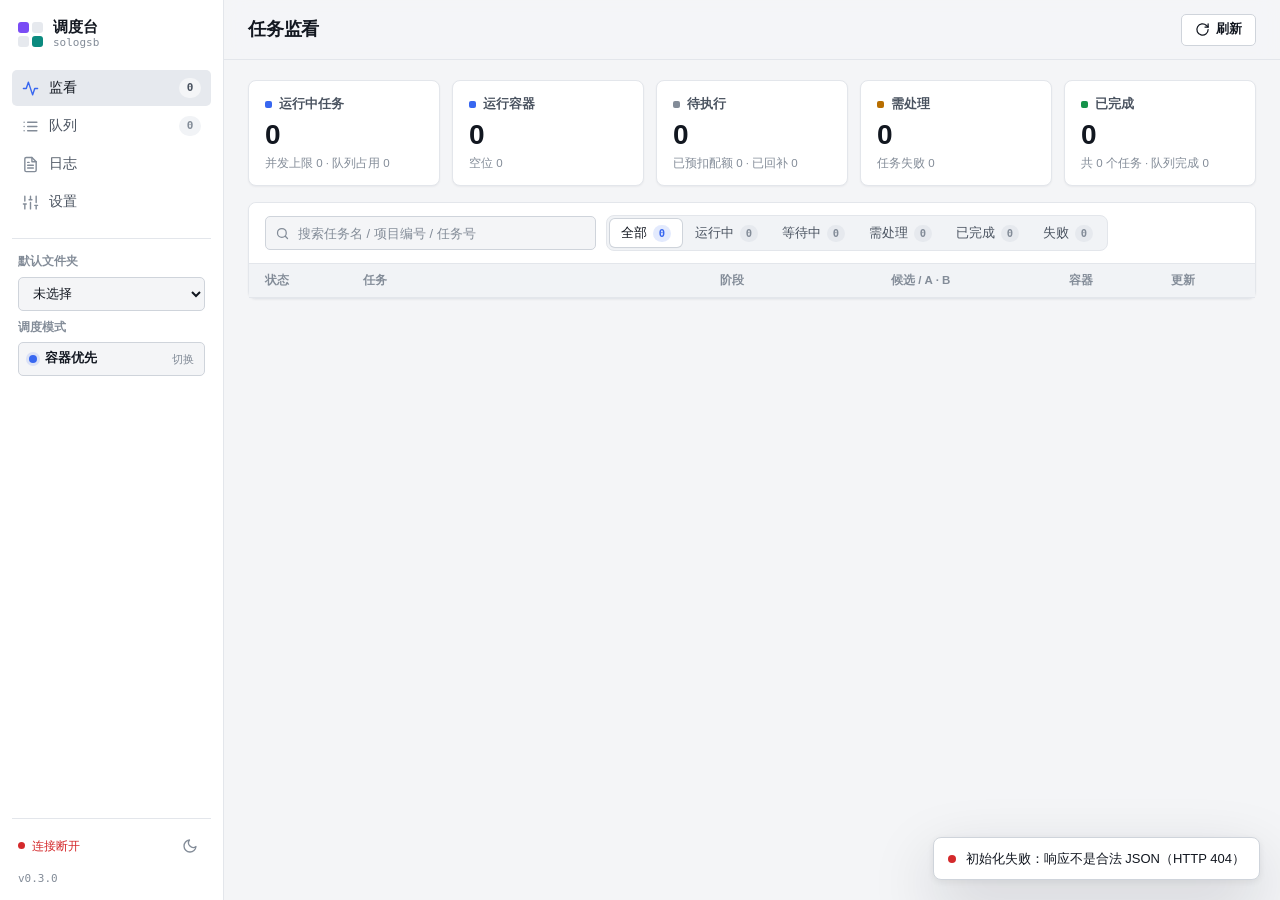
==== static/index.html @ f9b0cced "Release v0.3.0 Add queue auto-refill controls, startup preview, guard policies, health watchdog, and" ====
<!doctype html>
<html lang="zh-CN">
<head>
  <meta charset="utf-8">
  <meta name="viewport" content="width=device-width, initial-scale=1">
  <meta name="color-scheme" content="light dark">
  <title>任务监看 · sologsb 调度台</title>
  <script>try{document.documentElement.dataset.theme=localStorage.getItem("sologsb-theme-v3")||(matchMedia("(prefers-color-scheme: light)").matches?"light":"dark")}catch(e){}</script>
  <link rel="stylesheet" href="/static/app.css?v=0.3.0">
</head>
<body>
<div class="shell">
  <aside class="rail">
    <a class="brand" href="/">
      <span class="brand-mark" aria-hidden="true"><i></i><i></i><i></i><i></i></span>
      <span class="brand-text"><b>调度台</b><small>sologsb</small></span>
    </a>
    <nav class="nav">
      <a href="/" class="active" aria-current="page"><svg viewBox="0 0 24 24" fill="none" stroke="currentColor" stroke-width="2" stroke-linecap="round" stroke-linejoin="round" aria-hidden="true"><path d="M22 12h-4l-3 9L9 3l-3 9H2"/></svg>监看<span class="count" id="navTasks">0</span></a>
      <a href="/tasks"><svg viewBox="0 0 24 24" fill="none" stroke="currentColor" stroke-width="2" stroke-linecap="round" stroke-linejoin="round" aria-hidden="true"><path d="M8 6h13M8 12h13M8 18h13M3 6h.01M3 12h.01M3 18h.01"/></svg>队列<span class="count" id="navQueue">0</span></a>
      <a href="/logs"><svg viewBox="0 0 24 24" fill="none" stroke="currentColor" stroke-width="2" stroke-linecap="round" stroke-linejoin="round" aria-hidden="true"><path d="M14 2H6a2 2 0 0 0-2 2v16a2 2 0 0 0 2 2h12a2 2 0 0 0 2-2V8z"/><path d="M14 2v6h6M16 13H8M16 17H8M10 9H8"/></svg>日志</a>
      <a href="/settings"><svg viewBox="0 0 24 24" fill="none" stroke="currentColor" stroke-width="2" stroke-linecap="round" stroke-linejoin="round" aria-hidden="true"><path d="M4 21v-7M4 10V3M12 21v-9M12 8V3M20 21v-5M20 12V3M2 14h4M10 8h4M18 16h4"/></svg>设置</a>
    </nav>
    <div class="rail-group">
      <label class="rail-label" for="folderSelect">默认文件夹</label>
      <select class="input" id="folderSelect"></select>
      <div class="rail-path" id="folderPath"></div>
      <span class="rail-label">调度模式</span>
      <button class="mode-toggle" id="modeBadge" type="button" data-mode="containers"><span class="dot"></span>容器优先</button>
    </div>
    <div class="rail-foot">
      <div class="rail-foot-row">
        <div class="sync" id="sync"><span class="dot"></span><span id="syncText">连接中</span></div>
        <button class="icon-btn" id="themeBtn" type="button" title="切换明暗主题" aria-label="切换明暗主题">
          <svg class="theme-light" viewBox="0 0 24 24" fill="none" stroke="currentColor" stroke-width="2" stroke-linecap="round" aria-hidden="true"><circle cx="12" cy="12" r="4"/><path d="M12 2v2M12 20v2M4.93 4.93l1.41 1.41M17.66 17.66l1.41 1.41M2 12h2M20 12h2M6.34 17.66l-1.41 1.41M19.07 4.93l-1.41 1.41"/></svg>
          <svg class="theme-dark" viewBox="0 0 24 24" fill="none" stroke="currentColor" stroke-width="2" stroke-linecap="round" stroke-linejoin="round" aria-hidden="true"><path d="M21 12.79A9 9 0 1 1 11.21 3 7 7 0 0 0 21 12.79z"/></svg>
        </button>
      </div>
      <div class="app-version" id="appVersion">v—</div>
    </div>
  </aside>

  <main class="main">
    <header class="head">
      <div class="head-main"><h2 class="head-title">任务监看</h2><span class="head-meta" id="headMeta"></span></div>
      <div class="head-tools">
        <button class="btn" id="refreshBtn" type="button">
          <svg viewBox="0 0 24 24" fill="none" stroke="currentColor" stroke-width="2" stroke-linecap="round" stroke-linejoin="round" aria-hidden="true"><path d="M21 12a9 9 0 1 1-2.64-6.36L21 8"/><path d="M21 3v5h-5"/></svg>刷新
        </button>
      </div>
    </header>

    <div class="page">
      <div class="band" id="band"></div>

      <section class="table" id="list">
        <div class="table-sticky">
          <div class="toolbar">
            <label class="search">
              <svg viewBox="0 0 24 24" fill="none" stroke="currentColor" stroke-width="2" stroke-linecap="round" aria-hidden="true"><circle cx="11" cy="11" r="7"/><path d="m20 20-3.5-3.5"/></svg>
              <input class="input" id="searchInput" type="search" placeholder="搜索任务名 / 项目编号 / 任务号" autocomplete="off">
            </label>
            <div class="segmented" id="filterRow">
              <button type="button" data-filter="all" class="active">全部<span class="n" data-count="all">0</span></button>
              <button type="button" data-filter="running">运行中<span class="n" data-count="running">0</span></button>
              <button type="button" data-filter="waiting">等待中<span class="n" data-count="waiting">0</span></button>
              <button type="button" data-filter="attention">需处理<span class="n" data-count="attention">0</span></button>
              <button type="button" data-filter="finished">已完成<span class="n" data-count="finished">0</span></button>
              <button type="button" data-filter="failed">失败<span class="n" data-count="failed">0</span></button>
            </div>
            <span class="grow"></span>
            <span class="scope" id="scopeHint"></span>
          </div>
          <div class="list-head">
            <span>状态</span>
            <span>任务</span>
            <span class="hide-sm col-project">项目</span>
            <span class="hide-sm">阶段</span>
            <span class="hide-sm">候选 / A · B</span>
            <span class="num hide-sm">容器</span>
            <span class="num hide-sm">更新</span>
            <span></span>
          </div>
        </div>
        <div id="rows"></div>
        <div class="empty" id="emptyState" hidden></div>
      </section>
    </div>
  </main>
</div>

<div class="scrim" id="scrim" hidden>
<div class="modal" id="modal" role="dialog" aria-modal="true" aria-labelledby="modalTitle">
  <div class="modal-head">
    <div class="modal-heading">
      <div class="modal-title" id="modalTitle">—</div>
      <div class="modal-sub" id="modalSub"></div>
    </div>
    <div class="modal-tools">
      <button class="btn" id="copyPathBtn" type="button">复制目录</button>
      <button class="btn danger" id="dismissBtn" type="button">放弃监控</button>
      <button class="icon-btn" id="closeModalBtn" type="button" title="关闭（Esc）" aria-label="关闭">
        <svg viewBox="0 0 24 24" fill="none" stroke="currentColor" stroke-width="2" stroke-linecap="round" aria-hidden="true"><path d="M18 6 6 18M6 6l12 12"/></svg>
      </button>
    </div>
  </div>
  <div class="tabs" id="tabs" role="tablist">
    <button type="button" data-tab="overview" class="active">概览</button>
    <button type="button" data-tab="logs">运行日志</button>
    <button type="button" data-tab="prompt">提示词</button>
  </div>
  <div class="modal-body">
    <div class="pane" id="pane-overview"></div>
    <div class="pane" id="pane-logs" hidden>
      <div class="toolbar">
        <div class="segmented" id="logKindRow">
          <button type="button" data-kind="" class="active">全部</button>
          <button type="button" data-kind="tool">工具</button>
          <button type="button" data-kind="assistant">输出</button>
          <button type="button" data-kind="error">错误</button>
          <button type="button" data-kind="thinking">思考</button>
        </div>
        <span class="scope" id="logCount"></span>
        <span class="grow"></span>
        <span class="scope" id="logMeta"></span>
        <button class="btn ghost sm" id="logRefreshBtn" type="button">刷新</button>
      </div>
      <div class="logstreams" id="logStreams"></div>
    </div>
    <div class="pane" id="pane-prompt" hidden>
      <div class="prompt-box"><pre class="prose" id="promptText"></pre></div>
    </div>
  </div>
</div>
</div>

<script src="/static/app.js?v=0.3.0"></script>
<script>
  const { $, $$, esc, debounce, fetchJson, postJson, fmtDuration, fmtAge, fmtClock, toast,
          initTheme, renderRail, renderMetrics, connectStream, renderKeyed, setText, setHtml, setAttr } = window.SoloApp;

  const STATUS_LABELS = window.SoloApp.TASK_STATE_LABELS;
  const BUCKET_LABELS = { waiting: "等待中", running: "运行中", attention: "需处理", finished: "已完成", failed: "失败" };
  const BUCKET_TONES = { waiting: "idle", running: "run", attention: "warn", finished: "ok", failed: "bad" };
  const BADGE_STATE_LABELS = { running: "执行中", done: "已完成", failed: "失败", idle: "未启动", cancelled: "已停止" };
  const ICON_X = `<svg viewBox="0 0 24 24" fill="none" stroke="currentColor" stroke-width="2" stroke-linecap="round" aria-hidden="true"><path d="M18 6 6 18M6 6l12 12"/></svg>`;

  const state = {
    data: null, tasks: [], byId: new Map(),
    query: "", filter: "all", selectedId: null, detail: null,
    tab: "overview", logKind: "", logTimer: null, logSeq: 0, logKeys: "", detailTimer: null, detailReload: null,
    connected: false, error: "",
  };

  initTheme();

  /* ---------------------------------------------------------------- helpers */
  function selectedIdFromUrl() {
    return new URLSearchParams(location.search).get("task") || localStorage.getItem("sologsb-selected-task") || "";
  }
  function persistSelected(id) {
    if (id) localStorage.setItem("sologsb-selected-task", id);
    else localStorage.removeItem("sologsb-selected-task");
    const url = new URL(location.href);
    if (id) url.searchParams.set("task", id); else url.searchParams.delete("task");
    history.replaceState({}, "", `${url.pathname}${url.search}`);
  }
  function badgeTitle(badge) {
    const key = String(badge.key || "");
    const label = key.startsWith("candidate-")
      ? `${key}${badge.label && badge.label !== key.split("-")[1] ? ` → ${badge.label}` : ""}`
      : `${key} 侧`;
    return `${label} · ${BADGE_STATE_LABELS[badge.state] || badge.state || "未启动"}`;
  }
  // A candidate chip is coloured by its A/B letter when it has one, otherwise
  // it is just a numbered candidate.
  function badgeSide(badge) {
    return ["A", "B"].includes(String(badge.label)) ? badge.label : (["A", "B"].includes(String(badge.key)) ? badge.key : "");
  }
  function visibleTasks() {
    const query = state.query.trim().toLowerCase();
    return state.tasks.filter((task) => {
      if (query) {
        const hay = [task.name, task.projectCode, task.projectName, task.taskNo, task.taskType].join(" ").toLowerCase();
        if (!hay.includes(query)) return false;
      }
      if (state.filter !== "all" && task.bucket !== state.filter) return false;
      return true;
    });
  }

  /* ------------------------------------------------------------------- rows */
  function renderRow(node, task) {
    let changed = false;
    changed = setAttr(node, "data-bucket", task.bucket) || changed;
    changed = setAttr(node, "data-id", task.id) || changed;
    if (node.dataset.built !== "1") {
      node.className = "row";
      node.innerHTML = `
        <span data-f="state"><span class="pill dot"></span></span>
        <div class="cell-name"><span class="n" data-f="name"></span><span class="cell-sub" data-f="sub"></span></div>
        <div class="cell hide-sm col-project" data-f="project"></div>
        <div class="cell hide-sm phase" data-f="phase"></div>
        <div class="cell-badges hide-sm" data-f="badges"></div>
        <div class="cell num hide-sm" data-f="containers"></div>
        <div class="cell time hide-sm" data-f="updated"></div>
        <button class="row-x" type="button" title="从监看列表移除" aria-label="从监看列表移除">${ICON_X}</button>`;
      node.dataset.built = "1";
      node.addEventListener("click", () => openTask(node.dataset.id));
      node.querySelector(".row-x").addEventListener("click", (event) => {
        event.stopPropagation();
        const current = state.byId.get(node.dataset.id);
        if (current) quickDismiss(current);
      });
    }
    node.classList.toggle("selected", task.id === state.selectedId);
    const f = (name) => node.querySelector(`[data-f="${name}"]`);
    const pill = f("state").firstElementChild;
    const stateLabel = BUCKET_LABELS[task.bucket] || task.bucket || "—";
    changed = setText(pill, stateLabel) || changed;
    changed = setAttr(pill, "data-tone", BUCKET_TONES[task.bucket] || "idle") || changed;
    changed = setAttr(pill, "title", `${stateLabel} · ${task.statusLabel || task.status}`) || changed;
    changed = setText(f("name"), task.name) || changed;
    changed = setAttr(f("name"), "title", task.name) || changed;
    const bits = [task.projectCode, task.taskType, task.difficulty].filter(Boolean).join(" · ");
    changed = setText(f("sub"), bits || "—") || changed;
    changed = setText(f("project"), task.projectName || task.projectCode || "—") || changed;
    changed = setText(f("phase"), task.phase || "—") || changed;
    changed = setAttr(f("phase"), "title", task.phase || "") || changed;
    changed = setHtml(f("badges"), (task.badges || []).map((badge) => (
      `<span class="tag" data-state="${esc(badge.state)}" data-side="${esc(badgeSide(badge))}" title="${esc(badgeTitle(badge))}">${esc(badge.label)}</span>`
    )).join("")) || changed;
    const containers = Number(task.activeContainers || 0);
    changed = setText(f("containers"), String(containers)) || changed;
    f("containers").toggleAttribute("data-zero", containers === 0);
    changed = setText(f("updated"), fmtClock(task.updatedAt)) || changed;
    return changed;
  }

  function renderRows() {
    const items = visibleTasks();
    renderKeyed($("#rows"), items, renderRow, (task) => task.id);
    $("#emptyState").hidden = items.length > 0;
    if (!items.length) {
      setText($("#emptyState"), state.tasks.length
        ? `没有符合「${BUCKET_LABELS[state.filter] || "该筛选"}」条件的任务。`
        : "未发现 sologsb 任务。");
    }
    const counts = { all: state.tasks.length, waiting: 0, running: 0, attention: 0, finished: 0, failed: 0 };
    for (const task of state.tasks) counts[task.bucket || "waiting"] += 1;
    $$("#filterRow [data-count]").forEach((node) => setText(node, String(counts[node.dataset.count] || 0)));
  }

  /* ------------------------------------------------------------------ modal */
  function showTab(tab) {
    state.tab = tab;
    $$("#tabs button").forEach((node) => node.classList.toggle("active", node.dataset.tab === tab));
    $$(".pane").forEach((node) => { node.hidden = node.id !== `pane-${tab}`; });
  }

  function openTask(id) {
    state.selectedId = id;
    persistSelected(id);
    // Opening straight on the log is what the modal is for: it is the view you
    // want the moment you click a task, and the container log is the evidence.
    showTab("logs");
    $("#scrim").hidden = false;
    document.body.style.overflow = "hidden";
    renderRows();
    loadDetail();
    startDetailRefresh();
  }

  // The overview (workflow, candidate state, trace counts) used to be read once
  // when the modal opened and then went stale.  Re-read it while the modal is
  // open: on a delta for this task, and every 10 s as a floor.
  function startDetailRefresh() {
    clearInterval(state.detailTimer);
    state.detailTimer = setInterval(() => {
      if (!document.hidden && !$("#scrim").hidden && state.tab === "overview") loadDetail();
    }, 10000);
  }
  function scheduleDetailReload() {
    clearTimeout(state.detailReload);
    state.detailReload = setTimeout(() => { if (!$("#scrim").hidden) loadDetail(); }, 600);
  }

  function closeTask() {
    $("#scrim").hidden = true;
    document.body.style.overflow = "";
    state.selectedId = null;
    state.detail = null;
    state.logKeys = "";
    persistSelected(null);
    stopLogPolling();
    clearInterval(state.detailTimer);
    clearTimeout(state.detailReload);
    state.detailTimer = null;
    renderRows();
  }

  async function loadDetail() {
    if (!state.selectedId) return;
    const id = state.selectedId;
    try {
      const detail = await fetchJson(`/api/tasks/${encodeURIComponent(id)}`);
      // The modal may have closed or moved to another task while this was in flight.
      if (state.selectedId !== id || $("#scrim").hidden) return;
      state.detail = detail;
      renderDetail();
    } catch (error) {
      toast(`读取任务详情失败：${error.message}`, true);
    }
  }

  function renderDetail() {
    const task = state.detail;
    if (!task) return;
    setText($("#modalTitle"), task.name);
    setHtml($("#modalSub"), [
      task.statusLabel || task.status,
      task.projectCode, task.projectName, task.taskType, task.difficulty, task.taskNo,
      task.repoUrl ? "GitHub 已建库" : "",
      `更新 ${fmtClock(task.updatedAt)}`,
    ].filter(Boolean).map((part) => `<span>${esc(part)}</span>`).join(""));

    const workflow = task.workflow || { steps: [], done: 0, total: 0, percent: 0 };
    const artifacts = task.artifacts || {};
    const artifactTags = [
      ["语义 A", artifacts.semanticA], ["语义 B", artifacts.semanticB], ["证据", artifacts.evidence],
      ["审计", artifacts.audit], ["GSB", artifacts.gsb],
    ].map(([label, ok]) => `<span class="pill dot" data-tone="${ok ? "ok" : "idle"}">${esc(label)} ${ok ? "完成" : "未完成"}</span>`).join("");
    const heads = task.localHead && (task.localHead.A || task.localHead.B)
      ? `A ${esc((task.localHead.A || "—").slice(0, 8))} · B ${esc((task.localHead.B || "—").slice(0, 8))}` : "";

    // A/B are markers on a candidate, so there is exactly one list: the
    // candidates, each carrying its mapped letter.  With two candidates they
    // *are* A and B; above two the race decides which two survive.
    const units = task.units || [];
    const mapped = units.filter((unit) => unit.mappedSide).length;
    const candidatePanel = units.length
      ? `<div class="panel">
           <div class="panel-head">
             <h3>候选${units.length > 2 ? "竞速" : ""} / A · B</h3>
             <span>${units.length} 个候选${units.length > 2 ? ` · ${mapped}/2 已映射 A/B` : mapped ? ` · ${mapped} 个已标记 A/B` : " · 尚未映射"}</span>
           </div>
           <div class="masonry">${units.map((unit) => renderUnit(task, unit)).join("")}</div>
         </div>`
      : "";

    const stepIcon = (step) => (step.state === "done" ? "✓" : step.state === "blocked" ? "!" : step.state === "current" ? "●" : "");
    const stepLabel = (step) => (step.state === "done" ? "完成" : step.state === "current" ? "进行中" : step.state === "blocked" ? "阻断" : "待办");
    setHtml($("#pane-overview"), `
      <div class="pane-grid">
        <div class="panel">
          <div class="panel-head"><h3>工作流</h3>
            <div class="progress"><span class="muted">${workflow.done}/${workflow.total}</span><div class="meter"><i style="width:${Number(workflow.percent) || 0}%"></i></div></div>
          </div>
          <div class="steps">${(workflow.steps || []).map((step) => `
            <div class="step" data-state="${esc(step.state)}">
              <span class="step-i">${stepIcon(step)}</span>
              <div><div class="step-l">${esc(step.label)}</div>${step.detail ? `<div class="step-d">${esc(step.detail)}</div>` : ""}</div>
              <span class="step-s">${stepLabel(step)}</span>
            </div>`).join("")}</div>
        </div>
        <div class="stack">
          <div class="panel">
            <div class="panel-head"><h3>产物</h3><span class="mono">${heads}</span></div>
            <div class="panel-body row-inline">${artifactTags}</div>
          </div>
          <div class="panel">
            <div class="path-line"><b>任务目录</b><span>${esc(task.taskRoot || "—")}</span></div>
          </div>
        </div>
      </div>
      ${candidatePanel}
    `);

    setText($("#promptText"), task.promptText || "未读取到提示词文件。");

    renderLogColumns();
    // A refresh of the detail must not restart (and immediately re-fetch) an
    // already-running log poll.
    if (state.tab === "logs" && !state.logTimer) startLogPolling();
  }

  function renderUnit(task, unit) {
    const key = unit.key;
    const trace = unit.trace || {};
    const tone = unit.active ? "run"
      : ["staged", "clean"].includes(unit.status) ? "ok"
      : ["blocked", "attempt_invalid", "invalidated"].includes(unit.status) ? "bad" : "idle";
    const bars = (unit.stages || []).map((stage) => (
      `<div class="bar-cell ${esc(stage.state)}"><div class="bar"></div><span>${esc(stage.label)}</span></div>`
    )).join("");
    const container = unit.container || {};
    // The mapped letter is the only thing that distinguishes A from B; it is a
    // marker on the candidate, not a separate entity.
    const marker = unit.mappedSide
      ? `<span class="marker" data-side="${esc(unit.mappedSide)}">${esc(unit.mappedSide)}</span>`
      : `<span class="marker none">—</span>`;
    const rank = unit.completionOrder ? `第 ${unit.completionOrder} 名` : "";
    return `
      <section class="side" data-mapped="${esc(unit.mappedSide || "")}">
        <div class="side-head">
          <div class="side-id">
            ${marker}
            <div style="min-width:0">
              <div class="side-name">${esc(unit.label)}${rank ? ` <span class="muted">· ${esc(rank)}</span>` : ""}</div>
              <div class="side-phase">${esc(unit.phaseDetail || "等待状态")}</div>
            </div>
          </div>
          <span class="pill dot" data-tone="${tone}">${esc(STATUS_LABELS[unit.status] || unit.status || "未启动")}</span>
        </div>
        <div class="side-metrics">
          <span>尝试<b>${esc(unit.attempt ?? "—")}</b></span>
          <span>工具<b>${esc(trace.toolCalls ?? 0)}</b></span>
          <span>事件<b>${esc(trace.eventCount ?? 0)}</b></span>
          <span>静默<b>${esc(unit.silentSeconds === null || unit.silentSeconds === undefined ? "—" : fmtDuration(unit.silentSeconds))}</b></span>
        </div>
        ${bars ? `<div class="bars">${bars}</div>` : ""}
        <dl class="kv">
          <div><dt>容器</dt><dd>${esc(container.name || "无容器")}${container.running ? " · 运行中" : ""}</dd></div>
          <div><dt>Session</dt><dd>${esc(unit.sessionId || "—")}</dd></div>
          <div><dt>启动于</dt><dd>${esc(fmtClock(unit.startedAt))}</dd></div>
          <div><dt>候选 ID</dt><dd>${esc(unit.candidateId || unit.key)}</dd></div>
          <div style="grid-column:1/-1"><dt>最近输出</dt><dd>${esc(trace.lastSummary || trace.lastError || "—")}</dd></div>
        </dl>
        <div class="row-inline">
          <button class="btn sm" data-unit-log="${esc(key)}">查看日志</button>
          <button class="btn sm" data-resume="${esc(key)}" ${unit.active ? "disabled" : ""}>续跑</button>
          <button class="btn sm ghost" data-rerun="${esc(key)}" ${unit.active ? "disabled" : ""}>重跑</button>
        </div>
      </section>`;
  }

  /* ------------------------------------------------------------ log polling */
  function logUnits() {
    const units = (state.detail && state.detail.units) || [];
    return units.length ? units : [{ key: "A", label: "A", candidateId: "A" }];
  }
  function logUnitKey(unit, index = 0) {
    return String(unit.key || unit.candidateId || `candidate-${index + 1}`);
  }
  function renderLogColumns() {
    const units = logUnits();
    const keys = units.map(logUnitKey);
    const signature = units.map((unit, index) => (
      [keys[index], unit.mappedSide || "", unit.candidateId || ""].join(":")
    )).join("\u0000");
    if (state.logKeys === signature) return;
    state.logKeys = signature;
    setHtml($("#logStreams"), units.map((unit, index) => {
      const key = keys[index];
      const name = unit.candidateId || unit.key || `candidate-${index + 1}`;
      const marker = unit.mappedSide
        ? `<span class="marker" data-side="${esc(unit.mappedSide)}">${esc(unit.mappedSide)}</span>`
        : `<span class="marker none">—</span>`;
      return `<section class="logcandidate" data-log-candidate="${esc(key)}">
        <div class="logcandidate-head">
          <div class="logcandidate-name" title="${esc(name)}">${marker}<strong>${esc(name)}</strong></div>
          <span class="logcandidate-count" data-log-count="${esc(key)}">等待日志</span>
        </div>
        <div class="logcandidate-path" data-log-path="${esc(key)}">正在定位轨迹…</div>
        <div class="logstream" data-log-stream="${esc(key)}"><div class="empty">等待日志…</div></div>
      </section>`;
    }).join(""));
  }
  function focusLogCandidate(key) {
    const node = $$(".logcandidate").find((item) => item.dataset.logCandidate === String(key));
    if (!node) return;
    node.scrollIntoView({ behavior: "smooth", block: "nearest", inline: "center" });
    node.classList.add("is-focused");
    setTimeout(() => node.classList.remove("is-focused"), 1600);
  }
  function stopLogPolling() {
    clearInterval(state.logTimer);
    state.logTimer = null;
    state.logSeq += 1;
  }
  function startLogPolling() {
    stopLogPolling();
    refreshLog();
    state.logTimer = setInterval(() => { if (!document.hidden) refreshLog(); }, 3000);
  }

  const KIND_META = {
    system:   { label: "系统",   icon: "·" },
    thinking: { label: "思考",   icon: "◌" },
    assistant:{ label: "输出",   icon: "▸" },
    tool:     { label: "工具",   icon: "⌘" },
    result:   { label: "返回",   icon: "↩" },
    todo:     { label: "待办",   icon: "☑" },
    user:     { label: "输入",   icon: "‹" },
    warning:  { label: "警告",   icon: "!" },
    error:    { label: "错误",   icon: "✕" },
    done:     { label: "结束",   icon: "✓" },
  };

  function renderEvent(event) {
    const kind = String(event.kind || "system");
    const meta = KIND_META[kind] || KIND_META.system;
    const detail = String(event.detail || "");
    // Tool calls and their results are the bulk of a trace; give them a code
    // block so long commands stay readable instead of wrapping into mush.
    const isCode = kind === "tool" || kind === "result";
    return `<div class="ev" data-kind="${esc(kind)}">
      <span class="ev-k" title="${esc(meta.label)}">${esc(meta.icon)}</span>
      <div class="ev-b">
        <div class="ev-t">${esc(event.title || meta.label)}</div>
        ${detail ? `<div class="ev-d${isCode ? " code" : ""}">${esc(detail)}</div>` : ""}
      </div>
    </div>`;
  }

  async function refreshLog() {
    if (!state.selectedId) return;
    renderLogColumns();
    const units = logUnits();
    const streams = new Map($$("[data-log-stream]").map((node) => [node.dataset.logStream, node]));
    const counts = new Map($$("[data-log-count]").map((node) => [node.dataset.logCount, node]));
    const paths = new Map($$("[data-log-path]").map((node) => [node.dataset.logPath, node]));
    const viewports = new Map();
    for (const [key, stream] of streams) {
      viewports.set(key, {
        scrollTop: stream.scrollTop,
        atBottom: stream.scrollHeight - stream.scrollTop - stream.clientHeight < 40,
      });
    }
    const seq = ++state.logSeq;
    try {
      const results = await Promise.all(units.map(async (unit, index) => {
        const key = logUnitKey(unit, index);
        try {
          const data = await fetchJson(
            `/api/tasks/${encodeURIComponent(state.selectedId)}/events`
            + `?side=${encodeURIComponent(key)}&limit=300`, {}, 15000);
          return { key, data, error: null };
        } catch (error) {
          return { key, data: null, error };
        }
      }));
      if (seq !== state.logSeq) return;
      const totals = { all: 0, shown: 0, tool: 0, assistant: 0, error: 0 };
      for (const result of results) {
        const stream = streams.get(result.key);
        if (!stream) continue;
        if (result.error) {
          setHtml(stream, `<div class="empty">事件读取失败：${esc(result.error.message)}</div>`);
          setText(counts.get(result.key), "读取失败");
          continue;
        }
        const all = result.data.events || [];
        const events = state.logKind ? all.filter((event) => event.kind === state.logKind) : all;
        setHtml(stream, events.length
          ? events.map(renderEvent).join("")
          : `<div class="empty">${state.logKind ? "该类型暂无事件。" : "还没有事件。任务启动后会自动刷新。"}</div>`);
        const viewport = viewports.get(result.key);
        stream.scrollTop = viewport && !viewport.atBottom ? viewport.scrollTop : stream.scrollHeight;
        const countsForUnit = {};
        for (const event of all) countsForUnit[event.kind] = (countsForUnit[event.kind] || 0) + 1;
        setText(counts.get(result.key), `${events.length}/${all.length} 条 · 工具 ${countsForUnit.tool || 0} · 错误 ${(countsForUnit.error || 0) + (countsForUnit.warning || 0)}`);
        const path = result.data.path || "未找到轨迹文件";
        const pathNode = paths.get(result.key);
        if (pathNode) {
          setText(pathNode, path.split("/").slice(-3).join("/"));
          setAttr(pathNode, "title", path);
        }
        totals.all += all.length;
        totals.shown += events.length;
        totals.tool += countsForUnit.tool || 0;
        totals.assistant += countsForUnit.assistant || 0;
        totals.error += (countsForUnit.error || 0) + (countsForUnit.warning || 0);
      }
      setText($("#logCount"), `共 ${totals.shown}/${totals.all} 条 · 工具 ${totals.tool} · 输出 ${totals.assistant} · 错误 ${totals.error}`);
      setText($("#logMeta"), `${units.length} 个候选并列 · 每 3 秒同步`);
    } catch (error) {
      if (seq === state.logSeq) setText($("#logMeta"), `事件读取失败：${error.message}`);
    }
  }

  /* ---------------------------------------------------------------- actions */
  async function switchMode() {
    const current = (state.data && (state.data.queue || {}).scheduleMode) || "containers";
    const next = current === "containers" ? "tasks" : "containers";
    try {
      await postJson("/api/automation", { action: "set-schedule-mode", mode: next });
      toast(`调度模式已切换为 ${next === "containers" ? "容器优先" : "任务数量优先"}`);
      applySnapshot(await fetchJson("/api/snapshot"));
    } catch (error) {
      toast(`切换模式失败：${error.message}`, true);
    }
  }

  async function saveFolder() {
    const id = $("#folderSelect").value;
    try {
      const result = await postJson("/api/settings", { settings: { defaultFolderId: id } });
      toast(id ? `默认文件夹已设置为 ${(result.settings || {}).defaultFolderPath || id}` : "已清除默认文件夹");
      applySnapshot(await fetchJson("/api/snapshot"));
    } catch (error) {
      toast(`保存文件夹失败：${error.message}`, true);
      $("#folderSelect").dataset.loaded = "0";
    }
  }

  async function quickDismiss(task) {
    const warning = task.active ? "\n\n该任务当前仍在运行，此操作不会停止现有进程。" : "";
    if (!window.confirm(`从监看列表移除“${task.name}”？${warning}\n\n只从监控列表移除，不删除任务目录、代码、轨迹或产物。`)) return;
    try {
      await postJson("/api/action", { action: "dismiss", taskId: task.id });
      toast(`已移除监看：${task.projectCode || task.name}`);
      if (state.selectedId === task.id) closeTask();
      applySnapshot(await fetchJson("/api/snapshot"));
    } catch (error) {
      toast(`移除失败：${error.message}`, true);
    }
  }

  async function dismissTask() {
    const task = state.detail;
    if (!task) return;
    const warning = task.active ? "\n\n该任务当前仍在运行，此操作不会停止现有进程。" : "";
    if (!window.confirm(`确定放弃监控“${task.name}”？\n\n只会从监控列表移除，不会删除任务目录、代码、轨迹或产物。${warning}`)) return;
    try {
      await postJson("/api/action", { action: "dismiss", taskId: task.id });
      toast(`已放弃监控：${task.projectCode || task.name}`);
      closeTask();
      applySnapshot(await fetchJson("/api/snapshot"));
    } catch (error) {
      toast(`放弃监控失败：${error.message}`, true);
    }
  }

  /* -------------------------------------------------------------- rendering */
  function mergeTaskCards(tasks, changed = new Map(), removed = new Set()) {
    const merged = [];
    const seen = new Set();
    for (const task of tasks) {
      if (!task || !task.id || removed.has(task.id) || seen.has(task.id)) continue;
      merged.push(changed.get(task.id) || task);
      seen.add(task.id);
    }
    for (const task of changed.values()) {
      if (!task || !task.id || removed.has(task.id) || seen.has(task.id)) continue;
      merged.push(task);
      seen.add(task.id);
    }
    return merged;
  }

  function renderScope(payload) {
    const folder = (payload.folders || []).find((item) => item.id === payload.selectedFolderId);
    const scope = folder
      ? `<b>${esc(folder.name)}</b> · ${esc(payload.selectedFolderPath || "—")}`
      : `<b>全部 roots</b> · ${esc((payload.activeRoots || []).join(" · ") || "未设置")}`;
    setHtml($("#scopeHint"), `扫描范围 ${scope}`);
    setAttr($("#scopeHint"), "title", $("#scopeHint").textContent);
  }

  function applySnapshot(payload) {
    state.data = payload;
    state.tasks = mergeTaskCards(payload.tasks || []);
    state.byId = new Map(state.tasks.map((task) => [task.id, task]));
    renderRail({ ...payload, connected: state.connected, error: state.error });
    renderMetrics(payload);
    setText($("#headMeta"), `${state.tasks.length} 个任务 · 快照 ${fmtClock(payload.generatedAt)}`);
    renderScope(payload);
    if (!state.selectedId) state.selectedId = selectedIdFromUrl();
    if (state.selectedId && !state.byId.has(state.selectedId)) {
      state.selectedId = state.tasks.find((task) => task.needsAttention)?.id || state.tasks[0]?.id || null;
    }
    renderRows();
    if (state.selectedId && !$("#scrim").hidden) loadDetail();
  }

  function applyDelta(payload) {
    if (!state.data) return;
    const changed = new Map((payload.changed || []).map((task) => [task.id, task]));
    const removed = new Set(payload.removed || []);
    state.tasks = mergeTaskCards(state.tasks, changed, removed);
    state.byId = new Map(state.tasks.map((task) => [task.id, task]));
    if (payload.summary) state.data.summary = payload.summary;
    if (payload.queue) state.data.queue = payload.queue;
    if (payload.containers) state.data.containers = payload.containers;
    state.data.generatedAt = payload.generatedAt;
    renderRail({ ...state.data, connected: state.connected, error: state.error });
    renderMetrics(state.data);
    setText($("#headMeta"), `${state.tasks.length} 个任务 · 快照 ${fmtClock(payload.generatedAt)}`);
    renderRows();
    if (state.selectedId && changed.has(state.selectedId) && !$("#scrim").hidden) scheduleDetailReload();
  }

  /* ------------------------------------------------------------------- wire */
  $("#searchInput").addEventListener("input", debounce((event) => {
    state.query = event.target.value;
    renderRows();
  }, 150));

  $("#filterRow").addEventListener("click", (event) => {
    const button = event.target.closest("[data-filter]");
    if (!button) return;
    state.filter = button.dataset.filter;
    $$("#filterRow button").forEach((node) => node.classList.toggle("active", node === button));
    renderRows();
  });

  $("#refreshBtn").addEventListener("click", async () => {
    try { applySnapshot(await fetchJson("/api/snapshot")); }
    catch (error) { toast(`刷新失败：${error.message}`, true); }
  });
  $("#modeBadge").addEventListener("click", switchMode);
  $("#folderSelect").addEventListener("change", saveFolder);
  $("#closeModalBtn").addEventListener("click", closeTask);
  // The modal is a child of the scrim, so every click inside it bubbles here.
  // Only a click on the scrim itself (the area outside the modal) closes.
  $("#scrim").addEventListener("click", (event) => {
    if (event.target === $("#scrim")) closeTask();
  });
  $("#dismissBtn").addEventListener("click", dismissTask);
  $("#copyPathBtn").addEventListener("click", async () => {
    if (!state.detail) return;
    try { await navigator.clipboard.writeText(state.detail.taskRoot); toast("路径已复制"); }
    catch { toast("复制失败，请手动选择", true); }
  });
  $("#logRefreshBtn").addEventListener("click", refreshLog);

  $("#pane-overview").addEventListener("click", (event) => {
    const jump = event.target.closest("[data-unit-log]");
    if (!jump || !state.detail) return;
    const unit = (state.detail.units || []).find((item) => item.key === jump.dataset.unitLog);
    if (!unit) return;
    showTab("logs");
    startLogPolling();
    requestAnimationFrame(() => focusLogCandidate(unit.key));
  });

  // One candidate at a time: resuming both at once hides which one actually failed.
  $("#pane-overview").addEventListener("click", async (event) => {
    const button = event.target.closest("[data-resume],[data-rerun]");
    if (!button || button.disabled || !state.selectedId) return;
    const rerun = button.hasAttribute("data-rerun");
    const side = button.dataset.resume || button.dataset.rerun;
    try {
      await postJson("/api/action", { taskId: state.selectedId, side, mode: rerun ? "rerun" : "resume" });
      toast(`已${rerun ? "重跑" : "续跑"} ${side}`);
      await loadDetail();
    } catch (error) {
      toast(`操作失败：${error.message}`, true);
    }
  });
  $("#logKindRow").addEventListener("click", (event) => {
    const button = event.target.closest("[data-kind]");
    if (!button) return;
    state.logKind = button.dataset.kind;
    $$("#logKindRow button").forEach((node) => node.classList.toggle("active", node === button));
    refreshLog();
  });

  $("#tabs").addEventListener("click", (event) => {
    const button = event.target.closest("[data-tab]");
    if (!button) return;
    showTab(button.dataset.tab);
    if (state.tab === "logs") startLogPolling();
    else {
      stopLogPolling();
      if (state.tab === "overview") loadDetail();
    }
  });

  document.addEventListener("keydown", (event) => {
    if (event.key === "Escape" && !$("#scrim").hidden) closeTask();
    if (event.key === "/" && document.activeElement === document.body && $("#scrim").hidden) {
      event.preventDefault();
      $("#searchInput").focus();
    }
  });

  window.SoloApp.onVisibilityChange((visible) => {
    if (!visible) stopLogPolling();
    else if (state.tab === "logs" && state.selectedId && !$("#scrim").hidden) startLogPolling();
  });

  connectStream({
    onSnapshot: applySnapshot,
    onTasks: applyDelta,
    onLog: () => {},
    onStatus: ({ connected, error }) => {
      state.connected = connected;
      state.error = error;
      if (state.data) renderRail({ ...state.data, connected, error });
    },
  });

  fetchJson("/api/snapshot").then(applySnapshot).catch((error) => {
    state.error = error.message;
    renderRail({ tasks: [], summary: {}, queue: {}, containers: {}, folders: [], connected: false, error: state.error });
    renderMetrics({ summary: {}, queue: {}, containers: {} });
    toast(`初始化失败：${error.message}`, true);
  });
</script>
</body>
</html>
---- static/app.css ----
/* sologsb scheduler — operations console.
   Calm, dense, legible: sans for words, mono only for codes / paths / numbers.
   One accent (blue) means "live"; amber means "needs a human"; A/B keep their
   own violet / teal so a candidate's letter is never confused with its state. */

@font-face {
  font-family: "Monitor Sans";
  src: url("/static/fonts/manrope-latin-wght-normal.woff2") format("woff2");
  font-weight: 200 800;
  font-display: swap;
}
@font-face {
  font-family: "Monitor Mono";
  src: url("/static/fonts/jetbrains-mono-latin-wght-normal.woff2") format("woff2");
  font-weight: 100 800;
  font-display: swap;
}

/* ----------------------------------------------------------------- tokens */
:root {
  color-scheme: dark;
  --bg: #0c0e12;
  --surface: #12151a;
  --surface-2: #181c22;
  --surface-3: #20252d;
  --line: #232830;
  --line-2: #313843;
  --text: #e7ebf0;
  --text-2: #a7b0bb;
  --text-3: #6f7986;
  --accent: #7aa2ff;
  --on-accent: #0c0e12;
  --ok: #52d48a;
  --warn: #f2b24a;
  --bad: #f47272;
  --side-a: #b9a4ff;
  --side-b: #4fd6c2;
  --shadow: 0 1px 2px rgba(0, 0, 0, .3);
  --shadow-lg: 0 24px 64px rgba(0, 0, 0, .55), 0 2px 8px rgba(0, 0, 0, .3);
  --scrim: rgba(5, 7, 10, .68);

  --accent-soft: color-mix(in srgb, var(--accent) 14%, transparent);
  --ok-soft: color-mix(in srgb, var(--ok) 13%, transparent);
  --warn-soft: color-mix(in srgb, var(--warn) 14%, transparent);
  --bad-soft: color-mix(in srgb, var(--bad) 13%, transparent);
  --side-a-soft: color-mix(in srgb, var(--side-a) 15%, transparent);
  --side-b-soft: color-mix(in srgb, var(--side-b) 15%, transparent);

  --sans: "Monitor Sans", -apple-system, BlinkMacSystemFont, "PingFang SC", "Hiragino Sans GB", "Microsoft YaHei", sans-serif;
  --mono: "Monitor Mono", "SFMono-Regular", Menlo, Consolas, "PingFang SC", monospace;
  --rail-w: 224px;
  --head-h: 60px;
  --r-sm: 5px;
  --r: 8px;
  --r-lg: 12px;
  --pad: 24px;
}

html[data-theme="light"] {
  color-scheme: light;
  --bg: #f4f5f7;
  --surface: #ffffff;
  --surface-2: #f1f3f6;
  --surface-3: #e6e9ee;
  --line: #e3e6eb;
  --line-2: #cfd4db;
  --text: #121720;
  --text-2: #4a5360;
  --text-3: #838c98;
  --accent: #3867f0;
  --on-accent: #ffffff;
  --ok: #15924a;
  --warn: #b86e00;
  --bad: #d4292b;
  --side-a: #7a4cf5;
  --side-b: #0b8a7f;
  --shadow: 0 1px 2px rgba(16, 24, 40, .05);
  --shadow-lg: 0 24px 64px rgba(16, 24, 40, .18), 0 2px 8px rgba(16, 24, 40, .08);
  --scrim: rgba(15, 20, 30, .38);
}

/* ------------------------------------------------------------------- base */
* { box-sizing: border-box; }
html { min-height: 100%; background: var(--bg); }
body {
  margin: 0;
  min-height: 100vh;
  color: var(--text);
  background: var(--bg);
  font-family: var(--sans);
  font-size: 13px;
  line-height: 1.5;
  -webkit-font-smoothing: antialiased;
  font-variant-numeric: tabular-nums;
}
button, input, select, textarea { font: inherit; color: inherit; }
button { cursor: pointer; background: none; border: 0; padding: 0; }
button:disabled { cursor: not-allowed; opacity: .4; }
:focus-visible { outline: 2px solid var(--accent); outline-offset: 2px; }
a { color: inherit; text-decoration: none; }
p a, .hint a { color: var(--accent); }
p a:hover, .hint a:hover { text-decoration: underline; }
h1, h2, h3, p, dl, dd, pre { margin: 0; }
svg { flex: 0 0 auto; }
::selection { background: var(--accent-soft); }
* { scrollbar-width: thin; scrollbar-color: var(--line-2) transparent; }
.mono { font-family: var(--mono); }
.muted { color: var(--text-3); }

/* ------------------------------------------------------------------ shell */
.shell { display: grid; grid-template-columns: var(--rail-w) minmax(0, 1fr); min-height: 100vh; }

.rail {
  position: sticky;
  top: 0;
  align-self: start;
  height: 100vh;
  display: flex;
  flex-direction: column;
  gap: 18px;
  padding: 16px 12px 14px;
  border-right: 1px solid var(--line);
  background: var(--surface);
  overflow-y: auto;
}
.brand { display: flex; align-items: center; gap: 10px; padding: 2px 6px; }
.brand-mark { display: grid; grid-template-columns: repeat(2, 11px); gap: 3px; }
.brand-mark i { width: 11px; height: 11px; border-radius: 3px; background: var(--surface-3); }
.brand-mark i:nth-child(1) { background: var(--side-a); }
.brand-mark i:nth-child(4) { background: var(--side-b); }
.brand-text { display: grid; line-height: 1.2; }
.brand-text b { font-size: 15px; font-weight: 700; letter-spacing: .01em; }
.brand-text small { color: var(--text-3); font: 500 11px/1.3 var(--mono); }

.nav { display: grid; gap: 2px; }
.nav a {
  display: flex;
  align-items: center;
  gap: 10px;
  height: 36px;
  padding: 0 10px;
  border-radius: var(--r-sm);
  color: var(--text-2);
  font-size: 13.5px;
  font-weight: 550;
}
.nav a svg { width: 17px; height: 17px; color: var(--text-3); }
.nav a:hover { color: var(--text); background: var(--surface-2); }
.nav a.active { color: var(--text); background: var(--surface-3); }
.nav a.active svg { color: var(--accent); }
.nav .count {
  margin-left: auto;
  min-width: 22px;
  padding: 1px 7px;
  border-radius: 999px;
  background: var(--surface-2);
  color: var(--text-3);
  font: 600 11px/18px var(--mono);
  text-align: center;
}
.nav a.active .count { background: var(--bg); color: var(--text-2); }

.rail-group { display: grid; gap: 8px; padding: 14px 6px 0; border-top: 1px solid var(--line); }
.rail-label { color: var(--text-3); font-size: 11.5px; font-weight: 600; }
.rail-label + .input, .rail-label + .mode-toggle { margin-top: -2px; }
.rail-path { margin: -2px 0 6px; color: var(--text-3); font: 500 10.5px/1.45 var(--mono); overflow-wrap: anywhere; }
.rail-path:empty { display: none; }

.mode-toggle {
  display: flex;
  align-items: center;
  gap: 8px;
  width: 100%;
  height: 34px;
  padding: 0 10px;
  border: 1px solid var(--line-2);
  border-radius: var(--r-sm);
  background: var(--bg);
  font-size: 12.5px;
  font-weight: 600;
  text-align: left;
}
.mode-toggle:hover { border-color: var(--accent); }
.mode-toggle .dot { width: 8px; height: 8px; border-radius: 50%; background: var(--accent); box-shadow: 0 0 0 3px var(--accent-soft); }
.mode-toggle[data-mode="tasks"] .dot { background: var(--side-a); box-shadow: 0 0 0 3px var(--side-a-soft); }
.mode-toggle::after { content: "切换"; margin-left: auto; color: var(--text-3); font-size: 11px; font-weight: 500; }

.rail-foot { margin-top: auto; display: grid; gap: 10px; padding: 12px 6px 0; border-top: 1px solid var(--line); }
.rail-foot-row { display: flex; align-items: center; justify-content: space-between; gap: 8px; }
.app-version { color: var(--text-3); font: 500 11px/1.4 var(--mono); user-select: text; }
.app-version:hover { color: var(--text-2); }
.app-version.stale { color: var(--warn); }

.sync { display: inline-flex; align-items: center; gap: 7px; color: var(--text-3); font-size: 12px; font-weight: 550; }
.sync .dot { width: 7px; height: 7px; border-radius: 50%; background: var(--text-3); }
.sync.ok { color: var(--text-2); }
.sync.ok .dot { background: var(--ok); box-shadow: 0 0 0 3px var(--ok-soft); animation: pulse 2.4s ease-in-out infinite; }
.sync.error { color: var(--bad); }
.sync.error .dot { background: var(--bad); }
@keyframes pulse { 50% { box-shadow: 0 0 0 5px transparent; } }

.icon-btn {
  display: inline-grid;
  place-items: center;
  width: 30px;
  height: 30px;
  border: 1px solid transparent;
  border-radius: var(--r-sm);
  color: var(--text-3);
}
.icon-btn svg { width: 16px; height: 16px; }
.icon-btn:hover:not(:disabled) { color: var(--text); background: var(--surface-2); border-color: var(--line); }
.theme-dark, html[data-theme="light"] .theme-light { display: none; }
html[data-theme="light"] .theme-dark { display: block; }

.main { min-width: 0; display: flex; flex-direction: column; }

/* ----------------------------------------------------------------- header */
.head {
  position: sticky;
  top: 0;
  z-index: 30;
  display: flex;
  align-items: center;
  gap: 16px;
  min-height: var(--head-h);
  padding: 10px var(--pad);
  border-bottom: 1px solid var(--line);
  background: color-mix(in srgb, var(--bg) 88%, transparent);
  backdrop-filter: saturate(1.4) blur(10px);
}
.head-main { display: flex; align-items: baseline; gap: 12px; min-width: 0; flex: 1 1 auto; }
.head-title { font-size: 18px; font-weight: 700; letter-spacing: -.01em; white-space: nowrap; }
.head-meta { color: var(--text-3); font-size: 12px; overflow: hidden; text-overflow: ellipsis; white-space: nowrap; }
.head-tools { display: flex; align-items: center; gap: 8px; flex-wrap: wrap; }

.page { display: grid; gap: 16px; padding: 20px var(--pad) 48px; align-content: start; }

/* ---------------------------------------------------------------- metrics */
.band { display: grid; grid-template-columns: repeat(auto-fit, minmax(170px, 1fr)); gap: 12px; }
.kpi {
  position: relative;
  display: grid;
  gap: 6px;
  padding: 14px 16px 13px;
  border: 1px solid var(--line);
  border-radius: var(--r);
  background: var(--surface);
  box-shadow: var(--shadow);
}
.kpi-k { display: flex; align-items: center; gap: 7px; color: var(--text-2); font-size: 12.5px; font-weight: 600; }
.kpi-k::before { content: ""; width: 7px; height: 7px; border-radius: 2px; background: var(--text-3); }
.kpi[data-tone="run"] .kpi-k::before { background: var(--accent); }
.kpi[data-tone="ok"] .kpi-k::before { background: var(--ok); }
.kpi[data-tone="warn"] .kpi-k::before { background: var(--warn); }
.kpi[data-tone="bad"] .kpi-k::before { background: var(--bad); }
.kpi-v { display: flex; align-items: baseline; gap: 6px; }
.kpi-v b { font: 700 28px/1.05 var(--sans); letter-spacing: -.02em; }
.kpi-v span { color: var(--text-3); font-size: 13px; font-weight: 600; }
.kpi[data-alert="warn"] .kpi-v b { color: var(--warn); }
.kpi[data-alert="bad"] .kpi-v b { color: var(--bad); }
.kpi-s { color: var(--text-3); font-size: 11.5px; overflow: hidden; text-overflow: ellipsis; white-space: nowrap; }
.meter { height: 4px; border-radius: 999px; background: var(--surface-3); overflow: hidden; }
.meter i { display: block; height: 100%; border-radius: inherit; background: var(--accent); transition: width .3s ease; }
.kpi[data-alert="warn"] .meter i { background: var(--warn); }

/* ---------------------------------------------------------------- toolbar */
.toolbar { display: flex; align-items: center; gap: 10px; flex-wrap: wrap; }
.grow { flex: 1 1 auto; min-width: 0; }
.scope { color: var(--text-3); font-size: 12px; overflow: hidden; text-overflow: ellipsis; white-space: nowrap; min-width: 0; }
.scope b { color: var(--text-2); font-weight: 600; }

.search { position: relative; flex: 1 1 220px; max-width: 340px; }
.search svg { position: absolute; left: 10px; top: 50%; width: 15px; height: 15px; margin-top: -7.5px; color: var(--text-3); pointer-events: none; }
.search .input { padding-left: 32px; }

.segmented { display: inline-flex; gap: 2px; padding: 3px; border: 1px solid var(--line); border-radius: var(--r); background: var(--surface-2); flex-wrap: wrap; }
.segmented button {
  display: inline-flex;
  align-items: center;
  gap: 6px;
  height: 28px;
  padding: 0 11px;
  border-radius: var(--r-sm);
  color: var(--text-2);
  font-size: 12.5px;
  font-weight: 550;
  white-space: nowrap;
}
.segmented button:hover { color: var(--text); }
.segmented button.active { color: var(--text); background: var(--surface); box-shadow: 0 0 0 1px var(--line-2), var(--shadow); }
.segmented .n { min-width: 18px; padding: 0 5px; border-radius: 999px; background: var(--surface-3); color: var(--text-3); font: 600 10.5px/17px var(--mono); text-align: center; }
.segmented button.active .n { background: var(--accent-soft); color: var(--accent); }

/* --------------------------------------------------------------- controls */
.btn {
  display: inline-flex;
  align-items: center;
  justify-content: center;
  gap: 6px;
  height: 32px;
  padding: 0 13px;
  border: 1px solid var(--line-2);
  border-radius: var(--r-sm);
  background: var(--surface);
  color: var(--text);
  font-size: 12.5px;
  font-weight: 600;
  white-space: nowrap;
  transition: background-color .12s ease, border-color .12s ease, color .12s ease;
}
.btn svg { width: 15px; height: 15px; }
.btn:hover:not(:disabled) { background: var(--surface-2); border-color: var(--text-3); }
.btn.primary { background: var(--accent); border-color: var(--accent); color: var(--on-accent); }
.btn.primary:hover:not(:disabled) { background: color-mix(in srgb, var(--accent) 86%, var(--text)); border-color: transparent; }
.btn.danger { color: var(--bad); border-color: color-mix(in srgb, var(--bad) 40%, var(--line-2)); }
.btn.danger:hover:not(:disabled) { background: var(--bad-soft); border-color: var(--bad); }
.btn.ghost { border-color: transparent; background: transparent; color: var(--text-2); }
.btn.ghost:hover:not(:disabled) { color: var(--text); background: var(--surface-2); border-color: transparent; }
.btn.sm { height: 26px; padding: 0 9px; font-size: 12px; }

.input, select, textarea {
  width: 100%;
  height: 34px;
  padding: 0 10px;
  border: 1px solid var(--line-2);
  border-radius: var(--r-sm);
  background: var(--bg);
  color: var(--text);
  font-size: 13px;
  transition: border-color .12s ease, box-shadow .12s ease;
}
select { padding-right: 6px; }
.input:hover, select:hover, textarea:hover { border-color: var(--text-3); }
.input:focus, select:focus, textarea:focus { outline: none; border-color: var(--accent); box-shadow: 0 0 0 3px var(--accent-soft); }
.input::placeholder, textarea::placeholder { color: var(--text-3); }
input[type="number"].input { font-family: var(--mono); }
textarea { height: auto; min-height: 180px; padding: 10px 12px; resize: vertical; font: 500 12px/1.65 var(--mono); }
.row-inline { display: flex; gap: 8px; align-items: center; flex-wrap: wrap; }
.row-inline .input, .row-inline select { flex: 1 1 auto; min-width: 0; width: auto; }

.field { display: grid; gap: 6px; align-content: start; }
.field > label { color: var(--text-2); font-size: 12.5px; font-weight: 600; }
.hint { color: var(--text-3); font-size: 12px; line-height: 1.6; }

.switch { display: inline-flex; align-items: center; gap: 8px; cursor: pointer; user-select: none; color: var(--text-2); font-size: 12.5px; font-weight: 550; white-space: nowrap; }
.switch input { position: absolute; opacity: 0; pointer-events: none; }
.switch .track { position: relative; width: 32px; height: 18px; flex: 0 0 auto; border-radius: 999px; background: var(--surface-3); box-shadow: inset 0 0 0 1px var(--line-2); transition: background-color .15s ease; }
.switch .track::after { content: ""; position: absolute; top: 3px; left: 3px; width: 12px; height: 12px; border-radius: 50%; background: var(--text-3); transition: transform .15s ease, background-color .15s ease; }
.switch input:checked + .track { background: var(--accent); box-shadow: none; }
.switch input:checked + .track::after { transform: translateX(14px); background: var(--on-accent); }
.switch input:focus-visible + .track { outline: 2px solid var(--accent); outline-offset: 2px; }

/* --------------------------------------------------------------- surfaces */
.panel { border: 1px solid var(--line); border-radius: var(--r); background: var(--surface); box-shadow: var(--shadow); min-width: 0; }
.panel-head { display: flex; align-items: center; justify-content: space-between; gap: 12px; min-height: 48px; padding: 10px 16px; border-bottom: 1px solid var(--line); }
.panel-head h2, .panel-head h3 { font-size: 14px; font-weight: 700; letter-spacing: -.005em; white-space: nowrap; }
.panel-head > span { color: var(--text-3); font-size: 12px; text-align: right; overflow: hidden; text-overflow: ellipsis; white-space: nowrap; min-width: 0; }
.panel-body { padding: 16px; }
.panel-body + .panel-body { border-top: 1px solid var(--line); }
.panel-foot { display: flex; align-items: center; gap: 10px; flex-wrap: wrap; padding: 12px 16px; border-top: 1px solid var(--line); background: var(--surface-2); border-radius: 0 0 var(--r) var(--r); }
.panel-tools { padding: 12px 16px; border-bottom: 1px solid var(--line); display: grid; gap: 10px; }
details.panel > summary { list-style: none; cursor: pointer; border-bottom: 0; }
details.panel > summary::-webkit-details-marker { display: none; }
details.panel > summary h3::before { content: "▸"; display: inline-block; width: 16px; color: var(--text-3); transition: transform .15s ease; }
details.panel[open] > summary { border-bottom: 1px solid var(--line); }
details.panel[open] > summary h3::before { transform: rotate(90deg); }

.stack { display: grid; gap: 16px; align-content: start; min-width: 0; }
.grid { display: grid; gap: 14px; }
.grid-2 { grid-template-columns: repeat(auto-fit, minmax(180px, 1fr)); }
.cols { display: grid; grid-template-columns: minmax(0, 1fr) minmax(0, 1fr); gap: 16px; align-items: start; }
.split { display: grid; grid-template-columns: minmax(0, 1fr) 420px; gap: 16px; align-items: start; }
@media (max-width: 1180px) { .cols, .split { grid-template-columns: 1fr; } }

.kv { display: grid; grid-template-columns: repeat(auto-fill, minmax(160px, 1fr)); gap: 14px 20px; }
.kv > div { min-width: 0; }
.kv dt { color: var(--text-3); font-size: 12px; font-weight: 550; }
.kv dd { margin-top: 3px; font: 500 12.5px/1.5 var(--mono); overflow-wrap: anywhere; white-space: pre-line; }
.kv.wide { grid-template-columns: 1fr; }

.tiles { display: grid; grid-template-columns: repeat(auto-fill, minmax(92px, 1fr)); gap: 1px; background: var(--line); border-radius: 0 0 var(--r) var(--r); overflow: hidden; }
.tile { padding: 12px 14px; background: var(--surface); }
.tile b { display: block; font: 700 20px/1.1 var(--sans); }
.tile span { display: block; margin-top: 4px; color: var(--text-3); font-size: 11.5px; }

.note { padding: 10px 12px; border: 1px solid var(--line); border-radius: var(--r-sm); background: var(--surface-2); color: var(--text-2); font-size: 12.5px; line-height: 1.6; }
.note.bad { border-color: color-mix(in srgb, var(--bad) 35%, transparent); background: var(--bad-soft); color: var(--bad); }
.note.ok { border-color: color-mix(in srgb, var(--ok) 35%, transparent); background: var(--ok-soft); color: var(--ok); }
.note.info { border-color: color-mix(in srgb, var(--accent) 35%, transparent); background: var(--accent-soft); color: var(--text); }

.empty { padding: 40px 20px; color: var(--text-3); font-size: 12.5px; text-align: center; }

/* ------------------------------------------------------------ status bits */
/* data-tone drives every status indicator: run / ok / warn / bad / idle. */
.pill {
  display: inline-flex;
  align-items: center;
  gap: 5px;
  height: 21px;
  padding: 0 8px;
  border-radius: 999px;
  background: var(--surface-3);
  color: var(--text-2);
  font-size: 11.5px;
  font-weight: 600;
  white-space: nowrap;
}
.pill.dot::before { content: ""; width: 6px; height: 6px; border-radius: 50%; background: currentColor; }
.pill[data-tone="run"] { background: var(--accent-soft); color: var(--accent); }
.pill[data-tone="ok"] { background: var(--ok-soft); color: var(--ok); }
.pill[data-tone="warn"] { background: var(--warn-soft); color: var(--warn); }
.pill[data-tone="bad"] { background: var(--bad-soft); color: var(--bad); }
.pill[data-tone="idle"] { color: var(--text-3); }
.pill[data-tone="run"].dot::before { animation: blink 1.6s ease-in-out infinite; }
@keyframes blink { 50% { opacity: .35; } }

.tag {
  display: inline-grid;
  place-items: center;
  min-width: 22px;
  height: 22px;
  padding: 0 5px;
  border-radius: var(--r-sm);
  background: var(--surface-3);
  color: var(--text-3);
  font: 700 11px/1 var(--mono);
  box-shadow: inset 0 0 0 1px var(--line-2);
}
.tag[data-side="A"] { color: var(--side-a); }
.tag[data-side="B"] { color: var(--side-b); }
.tag[data-state="running"] { box-shadow: inset 0 0 0 1.5px var(--accent); background: var(--accent-soft); }
.tag[data-state="done"] { box-shadow: inset 0 0 0 1.5px var(--ok); background: var(--ok-soft); }
.tag[data-state="failed"] { box-shadow: inset 0 0 0 1.5px var(--bad); background: var(--bad-soft); }
.tag[data-state="cancelled"] { opacity: .4; }
.tag:not([data-side="A"]):not([data-side="B"])[data-state="running"] { color: var(--accent); }
.tag:not([data-side="A"]):not([data-side="B"])[data-state="done"] { color: var(--ok); }
.tag:not([data-side="A"]):not([data-side="B"])[data-state="failed"] { color: var(--bad); }

.marker {
  display: inline-grid;
  place-items: center;
  width: 26px;
  height: 26px;
  flex: 0 0 auto;
  border-radius: var(--r-sm);
  background: var(--surface-3);
  color: var(--text-3);
  font: 700 12px/1 var(--mono);
}
.marker[data-side="A"] { color: var(--side-a); background: var(--side-a-soft); }
.marker[data-side="B"] { color: var(--side-b); background: var(--side-b-soft); }
.marker.none { box-shadow: inset 0 0 0 1px var(--line-2); background: transparent; }

/* -------------------------------------------------------------- task table */
.table { border: 1px solid var(--line); border-radius: var(--r); background: var(--surface); box-shadow: var(--shadow); }
.table-sticky {
  position: sticky;
  top: var(--head-h);
  z-index: 20;
  border-bottom: 1px solid var(--line);
  border-radius: var(--r) var(--r) 0 0;
  background: var(--surface);
}
.table-sticky .toolbar { padding: 12px 16px; }
.list-head, .row {
  display: grid;
  grid-template-columns: 84px minmax(220px, 2.6fr) minmax(90px, .9fr) minmax(110px, 1.1fr) 136px 52px 88px 30px;
  gap: 14px;
  align-items: center;
  padding: 0 16px;
}
.list-head {
  height: 34px;
  border-top: 1px solid var(--line);
  background: var(--surface-2);
  color: var(--text-3);
  font-size: 11.5px;
  font-weight: 600;
}
.list-head .num, .row .num, .row .time { text-align: right; }
.row {
  min-height: 56px;
  border-bottom: 1px solid var(--line);
  box-shadow: inset 3px 0 0 transparent;
  cursor: pointer;
  content-visibility: auto;
  contain-intrinsic-size: auto 56px;
  transition: background-color .1s ease;
}
#rows .row:last-child { border-bottom: 0; border-radius: 0 0 var(--r) var(--r); }
.row:hover { background: var(--surface-2); }
.row.selected { background: var(--surface-2); box-shadow: inset 3px 0 0 var(--accent); }
.row[data-bucket="attention"] { box-shadow: inset 3px 0 0 var(--warn); }
.row[data-bucket="failed"] { box-shadow: inset 3px 0 0 var(--bad); }

.cell { min-width: 0; color: var(--text-2); font-size: 12.5px; overflow: hidden; text-overflow: ellipsis; white-space: nowrap; }
.cell.num { color: var(--text); font: 600 13px/1 var(--mono); }
.cell.num[data-zero] { color: var(--text-3); font-weight: 500; }
.cell.time { color: var(--text-3); font: 500 11.5px/1 var(--mono); }
.cell-name { min-width: 0; display: grid; gap: 2px; }
.cell-name .n { font-size: 13.5px; font-weight: 650; overflow: hidden; text-overflow: ellipsis; white-space: nowrap; }
.cell-sub { color: var(--text-3); font: 500 11.5px/1.35 var(--mono); overflow: hidden; text-overflow: ellipsis; white-space: nowrap; }
.cell-badges { display: flex; align-items: center; gap: 4px; overflow: hidden; }
.phase { display: flex; align-items: center; gap: 7px; }
.phase::before { content: ""; width: 5px; height: 5px; border-radius: 50%; background: var(--line-2); flex: 0 0 auto; }
.row[data-bucket="running"] .phase::before { background: var(--accent); }

.row-x { display: grid; place-items: center; width: 28px; height: 28px; border-radius: var(--r-sm); color: var(--text-3); opacity: 0; transition: opacity .12s ease; }
.row-x svg { width: 14px; height: 14px; }
.row:hover .row-x, .row-x:focus-visible { opacity: 1; }
.row-x:hover { color: var(--bad); background: var(--bad-soft); }

/* ------------------------------------------------------------- list items */
.items { display: grid; }
.item { display: flex; align-items: flex-start; justify-content: space-between; gap: 14px; padding: 12px 16px; border-bottom: 1px solid var(--line); }
.item:last-child { border-bottom: 0; }
.item-main { min-width: 0; display: grid; gap: 5px; }
.item-name { display: flex; align-items: center; gap: 8px; min-width: 0; font-size: 13.5px; font-weight: 650; }
.item-name .t { overflow: hidden; text-overflow: ellipsis; white-space: nowrap; min-width: 0; }
.item-name code { color: var(--text-3); font: 500 12px/1 var(--mono); flex: 0 0 auto; }
.item-sub { color: var(--text-3); font-size: 12px; overflow-wrap: anywhere; }
.item-sub .sep { margin: 0 6px; opacity: .5; }
.item-pills { display: flex; align-items: center; gap: 6px; flex-wrap: wrap; }
.item-notice { color: var(--text-3); font-size: 12px; overflow-wrap: anywhere; }
.item[data-tone="warn"] .item-notice { color: var(--warn); }
.item[data-tone="bad"] .item-notice { color: var(--bad); }
/* What the item is doing right now (queue page); coloured with the item. */
.item-detail { color: var(--text-2); font-size: 12.5px; overflow-wrap: anywhere; }
.item[data-tone="warn"] .item-detail { color: var(--warn); }
.item[data-tone="bad"] .item-detail { color: var(--bad); }
.item[data-phase="waiting_slot"] .item-detail { color: var(--text); }
.item-tools a.btn { text-decoration: none; }
/* Finished queue items fold away under the waiting list. */
.queue-finished { border-top: 1px solid var(--line); }
.queue-finished > summary { list-style: none; cursor: pointer; padding: 10px 16px; color: var(--text-3); font-size: 12px; display: flex; align-items: center; gap: 8px; }
.queue-finished > summary::-webkit-details-marker { display: none; }
.queue-finished > summary::before { content: "▸"; display: inline-block; width: 12px; transition: transform .15s ease; }
.queue-finished[open] > summary::before { transform: rotate(90deg); }
.queue-finished[open] > summary { border-bottom: 1px solid var(--line); }
.queue-finished .item { opacity: .8; }
.item-tools { display: flex; gap: 4px; flex-wrap: wrap; justify-content: flex-end; flex: 0 0 auto; }
.item.pickable { cursor: pointer; align-items: center; transition: background-color .1s ease; }
.item.pickable:hover { background: var(--surface-2); }
.item.pickable.selected { background: var(--accent-soft); box-shadow: inset 3px 0 0 var(--accent); }
.pick-dot { width: 16px; height: 16px; flex: 0 0 auto; border-radius: 50%; box-shadow: inset 0 0 0 1.5px var(--line-2); }
.item.selected .pick-dot { box-shadow: inset 0 0 0 5px var(--accent); }
.scroll-list { max-height: 440px; overflow-y: auto; }

/* Auto refill: the switch is the panel's headline and the state line says in
   words what on / off means right now; the preview is the launch order. */
.switch-lg { color: var(--text); font-size: 13px; font-weight: 650; }
.switch-lg .track { width: 40px; height: 22px; }
.switch-lg .track::after { top: 4px; left: 4px; width: 14px; height: 14px; }
.switch-lg input:checked + .track::after { transform: translateX(18px); }
.switch input:disabled + .track { opacity: .6; }
.refill[data-on="1"] { border-color: color-mix(in srgb, var(--accent) 45%, var(--line)); }
.refill[data-on="1"] .switch-lg { color: var(--accent); }
.refill-state { display: grid; gap: 4px; padding: 12px 16px; border-bottom: 1px solid var(--line); color: var(--text-2); font-size: 12.5px; line-height: 1.6; }
.refill-state b { color: var(--text); }
.refill-state .hint[data-tone="warn"] { color: var(--warn); }
.refill[data-on="1"] .refill-state { background: var(--accent-soft); }
.preview-head { display: flex; align-items: baseline; justify-content: space-between; gap: 10px; padding: 10px 16px 4px; font-size: 12.5px; }
.preview-head span { color: var(--text-3); font-size: 12px; text-align: right; }
.preview-list .item { align-items: center; gap: 10px; padding: 8px 16px; }
.preview-list .item-name { font-size: 13px; }
.preview-list .empty { padding: 20px; }
.preview-n { display: grid; place-items: center; width: 22px; height: 22px; flex: 0 0 auto; border-radius: 50%; background: var(--surface-3); color: var(--text-3); font: 700 11px/1 var(--mono); }
.preview-list .item:first-child .preview-n { background: var(--accent-soft); color: var(--accent); }
.preview-retry { color: var(--warn); }
.refill-weights { border-top: 1px solid var(--line); }
.refill-weights > summary { list-style: none; cursor: pointer; display: flex; align-items: center; gap: 8px; padding: 10px 16px; color: var(--text-3); font-size: 12px; }
.refill-weights > summary::-webkit-details-marker { display: none; }
.refill-weights > summary::before { content: "▸"; display: inline-block; width: 12px; transition: transform .15s ease; }
.refill-weights[open] > summary::before { transform: rotate(90deg); }
.refill-weights > summary span { margin-left: auto; }

/* Fallback policies: the mode is the one decision; hits list what it caught. */
.guard-mode-hint { color: var(--text-2); font-size: 12.5px; line-height: 1.6; }
.guard[data-mode="enforce"] .guard-mode-hint { color: var(--warn); }
.guard[data-mode="enforce"] #guardModeRow button.active { color: var(--warn); }
.guard[data-mode="off"] .panel-body .grid, .guard[data-mode="off"] #saveGuardBtn { opacity: .55; }
.guard-hits { border-top: 1px solid var(--line); }
.guard-hits .item { padding: 10px 16px; }

/* -------------------------------------------------------------- workflow */
.steps { display: grid; padding: 6px 16px 10px; }
.step { position: relative; display: grid; grid-template-columns: 22px minmax(0, 1fr) auto; gap: 12px; align-items: start; padding: 9px 0; }
.step:not(:last-child)::after { content: ""; position: absolute; left: 10.5px; top: 33px; bottom: -3px; width: 1px; background: var(--line-2); }
.step-i { display: grid; place-items: center; width: 22px; height: 22px; border-radius: 50%; background: var(--surface-3); color: var(--text-3); font: 700 11px/1 var(--mono); }
.step[data-state="done"] .step-i { background: var(--ok-soft); color: var(--ok); }
.step[data-state="current"] .step-i { background: var(--accent-soft); color: var(--accent); box-shadow: 0 0 0 3px var(--accent-soft); }
.step[data-state="blocked"] .step-i { background: var(--bad-soft); color: var(--bad); }
.step-l { font-size: 13px; font-weight: 600; line-height: 22px; }
.step-d { color: var(--text-3); font: 500 11.5px/1.5 var(--mono); overflow-wrap: anywhere; }
.step-s { color: var(--text-3); font-size: 11.5px; font-weight: 600; line-height: 22px; white-space: nowrap; }
.step[data-state="done"] .step-s { color: var(--ok); }
.step[data-state="current"] .step-s { color: var(--accent); }
.step[data-state="blocked"] .step-s { color: var(--bad); }
.progress { display: flex; align-items: center; gap: 10px; }
.progress .meter { width: 90px; }

/* Masonry: candidates differ a lot in height; columns + break-inside keeps
   each card whole without ragged grid gaps. */
.masonry { columns: 3 300px; column-gap: 12px; padding: 12px; }
.masonry > * { break-inside: avoid; margin: 0 0 12px; }

.side { display: grid; gap: 12px; padding: 14px; border: 1px solid var(--line); border-radius: var(--r); background: var(--bg); }
.side[data-mapped="A"] { border-top: 2px solid var(--side-a); }
.side[data-mapped="B"] { border-top: 2px solid var(--side-b); }
.side-head { display: flex; align-items: flex-start; justify-content: space-between; gap: 10px; }
.side-id { display: flex; gap: 10px; align-items: center; min-width: 0; }
.side-name { font-size: 13.5px; font-weight: 700; }
.side-phase { margin-top: 1px; color: var(--text-3); font: 500 11.5px/1.4 var(--mono); overflow-wrap: anywhere; }
.side-metrics { display: grid; grid-template-columns: repeat(4, 1fr); gap: 1px; border-radius: var(--r-sm); background: var(--line); overflow: hidden; }
.side-metrics span { display: grid; gap: 1px; padding: 7px 9px; background: var(--surface); color: var(--text-3); font-size: 11px; }
.side-metrics b { color: var(--text); font: 650 13px/1.3 var(--mono); }
.bars { display: grid; grid-template-columns: repeat(5, 1fr); gap: 4px; }
.bar { height: 4px; border-radius: 999px; background: var(--surface-3); }
.bar-cell.done .bar { background: var(--ok); }
.bar-cell.current .bar { background: var(--accent); }
.bar-cell span { display: block; margin-top: 5px; color: var(--text-3); font-size: 11px; text-align: center; }
.bar-cell.current span { color: var(--text); font-weight: 600; }
.side .kv { grid-template-columns: 1fr 1fr; gap: 10px 14px; }
.side .kv dd { font-size: 11.5px; }

/* ------------------------------------------------------------------ modal */
.scrim {
  position: fixed;
  inset: 0;
  z-index: 50;
  display: grid;
  place-items: start center;
  padding: 3vh 16px;
  background: var(--scrim);
  backdrop-filter: blur(3px);
  animation: fade .16s ease;
}
.scrim[hidden] { display: none; }
.modal {
  display: flex;
  flex-direction: column;
  width: min(1360px, 100%);
  max-height: 94vh;
  border: 1px solid var(--line-2);
  border-radius: var(--r-lg);
  background: var(--surface);
  box-shadow: var(--shadow-lg);
  animation: rise .2s cubic-bezier(.2, .8, .2, 1);
  overflow: hidden;
}
@keyframes fade { from { opacity: 0; } }
@keyframes rise { from { opacity: 0; transform: translateY(10px) scale(.99); } }
.modal-head { display: flex; align-items: flex-start; gap: 16px; padding: 18px 20px 14px; }
.modal-heading { min-width: 0; flex: 1 1 auto; }
.modal-title { font-size: 18px; font-weight: 700; letter-spacing: -.01em; overflow-wrap: anywhere; }
.modal-sub { display: flex; flex-wrap: wrap; gap: 6px; margin-top: 10px; }
.modal-sub span { display: inline-flex; align-items: center; height: 22px; padding: 0 8px; border-radius: var(--r-sm); background: var(--surface-2); color: var(--text-2); font-size: 11.5px; font-weight: 550; }
.modal-sub span:first-child { background: var(--accent-soft); color: var(--accent); }
.modal-tools { display: flex; align-items: center; gap: 8px; flex: 0 0 auto; }
.tabs { display: flex; gap: 4px; padding: 0 20px; border-bottom: 1px solid var(--line); }
.tabs button { position: relative; height: 40px; padding: 0 12px; color: var(--text-3); font-size: 13px; font-weight: 600; }
.tabs button:hover { color: var(--text); }
.tabs button.active { color: var(--text); }
.tabs button.active::after { content: ""; position: absolute; left: 8px; right: 8px; bottom: -1px; height: 2px; border-radius: 2px 2px 0 0; background: var(--accent); }
.modal-body { flex: 1 1 auto; min-height: 0; overflow: auto; padding: 18px 20px 24px; background: var(--bg); }
.pane[hidden] { display: none; }
.pane-grid { display: grid; grid-template-columns: minmax(0, 1.1fr) minmax(0, 1fr); gap: 14px; align-items: start; }
@media (max-width: 1000px) { .pane-grid { grid-template-columns: 1fr; } }
.pane > * + * { margin-top: 14px; }
.path-line { display: flex; align-items: center; gap: 10px; padding: 12px 16px; color: var(--text-2); font: 500 12px/1.5 var(--mono); overflow-wrap: anywhere; }
.path-line b { color: var(--text-3); font: 600 12px/1 var(--sans); white-space: nowrap; }
.prompt-box { padding: 18px 20px; border: 1px solid var(--line); border-radius: var(--r); background: var(--surface); }
.prose { color: var(--text-2); font: 500 13px/1.75 var(--sans); white-space: pre-wrap; overflow-wrap: anywhere; }

/* --------------------------------------------------------------- trace log */
.logstreams { display: flex; gap: 12px; overflow-x: auto; padding-bottom: 4px; overscroll-behavior-x: contain; }
.logcandidate { flex: 1 1 0; min-width: 360px; display: flex; flex-direction: column; overflow: hidden; border: 1px solid var(--line); border-radius: var(--r); background: var(--surface); transition: box-shadow .2s ease; }
.logcandidate.is-focused { box-shadow: 0 0 0 2px var(--accent); }
.logcandidate-head { display: flex; align-items: center; justify-content: space-between; gap: 8px; min-width: 0; padding: 10px 12px; border-bottom: 1px solid var(--line); }
.logcandidate-name { display: flex; align-items: center; gap: 8px; min-width: 0; }
.logcandidate-name strong { overflow: hidden; text-overflow: ellipsis; white-space: nowrap; font: 650 12.5px/1.3 var(--mono); }
.logcandidate-name .marker { width: 22px; height: 22px; font-size: 11px; }
.logcandidate-count { flex: 0 0 auto; color: var(--text-3); font-size: 11.5px; white-space: nowrap; }
.logcandidate-path { overflow: hidden; padding: 6px 12px; border-bottom: 1px solid var(--line); background: var(--surface-2); color: var(--text-3); font: 500 11px/1.4 var(--mono); text-overflow: ellipsis; white-space: nowrap; }
.logstream { height: max(280px, calc(94vh - 300px)); overflow: auto; padding: 6px 12px 14px; overscroll-behavior: contain; }

.ev { display: grid; grid-template-columns: 24px minmax(0, 1fr); gap: 10px; padding: 8px 0; border-top: 1px solid color-mix(in srgb, var(--line) 70%, transparent); }
.ev:first-child { border-top: 0; }
.ev-k { display: grid; place-items: center; width: 24px; height: 24px; border-radius: var(--r-sm); background: var(--surface-3); color: var(--text-3); font: 700 11px/1 var(--mono); }
.ev-b { min-width: 0; }
.ev-t { font-size: 12.5px; font-weight: 600; line-height: 24px; overflow-wrap: anywhere; }
.ev-d { margin-top: 2px; color: var(--text-2); font: 500 11.5px/1.6 var(--mono); white-space: pre-wrap; overflow-wrap: anywhere; }
.ev-d.code { margin-top: 4px; max-height: 200px; overflow: auto; padding: 8px 10px; border-radius: var(--r-sm); background: var(--bg); box-shadow: inset 2px 0 0 var(--line-2); }
.ev[data-kind="tool"] .ev-k { background: var(--side-b-soft); color: var(--side-b); }
.ev[data-kind="tool"] .ev-d.code { box-shadow: inset 2px 0 0 var(--side-b); }
.ev[data-kind="assistant"] .ev-k, .ev[data-kind="done"] .ev-k { background: var(--ok-soft); color: var(--ok); }
.ev[data-kind="thinking"] .ev-t { color: var(--text-3); font-style: italic; font-weight: 500; }
.ev[data-kind="warning"] .ev-k { background: var(--warn-soft); color: var(--warn); }
.ev[data-kind="error"] .ev-k { background: var(--bad-soft); color: var(--bad); }
.ev[data-kind="error"] .ev-d { color: var(--bad); }
.ev[data-kind="todo"] .ev-k { background: var(--side-a-soft); color: var(--side-a); }
.ev[data-kind="user"] .ev-k { background: var(--accent-soft); color: var(--accent); }

/* ------------------------------------------------------------ system log */
.logtable { max-height: calc(100vh - 190px); overflow: auto; border-radius: 0 0 var(--r) var(--r); }
.logrow { display: grid; grid-template-columns: 72px 70px minmax(160px, 240px) minmax(0, 1fr); gap: 14px; align-items: baseline; padding: 8px 16px; border-top: 1px solid var(--line); font-size: 12.5px; }
.logrow:first-child { border-top: 0; }
.logrow:hover { background: var(--surface-2); }
.logrow .ts { color: var(--text-3); font: 500 11.5px/1.5 var(--mono); }
.logrow .lv { justify-self: start; height: 19px; padding: 0 7px; border-radius: 999px; background: var(--surface-3); color: var(--text-3); font: 650 10.5px/19px var(--mono); text-transform: uppercase; }
.logrow .lv.info { background: var(--accent-soft); color: var(--accent); }
.logrow .lv.warning { background: var(--warn-soft); color: var(--warn); }
.logrow .lv.error { background: var(--bad-soft); color: var(--bad); }
.logrow .ev-name { min-width: 0; font: 600 12px/1.5 var(--mono); overflow-wrap: anywhere; }
.logrow .ev-name small { display: block; color: var(--text-3); font-weight: 500; }
.logrow .dt { color: var(--text-2); font: 500 12px/1.55 var(--mono); white-space: pre-wrap; overflow-wrap: anywhere; }
.logrow[data-level="error"] { box-shadow: inset 3px 0 0 var(--bad); }
.logrow[data-level="warning"] { box-shadow: inset 3px 0 0 var(--warn); }

/* ------------------------------------------------------------------ toast */
.toast {
  position: fixed;
  right: 20px;
  bottom: 20px;
  z-index: 90;
  display: flex;
  align-items: flex-start;
  gap: 10px;
  max-width: min(420px, calc(100vw - 40px));
  padding: 11px 14px;
  border: 1px solid var(--line-2);
  border-radius: var(--r);
  background: var(--surface);
  color: var(--text);
  box-shadow: var(--shadow-lg);
  transform: translateY(8px);
  opacity: 0;
  pointer-events: none;
  transition: transform .18s ease, opacity .18s ease;
  font-size: 13px;
}
.toast::before { content: ""; width: 8px; height: 8px; margin-top: 6px; border-radius: 50%; background: var(--ok); flex: 0 0 auto; }
.toast.show { transform: none; opacity: 1; }
.toast.error::before { background: var(--bad); }

/* ------------------------------------------------------------- responsive */
@media (max-width: 1280px) {
  .list-head, .row { grid-template-columns: 84px minmax(200px, 2.4fr) minmax(110px, 1.1fr) 136px 52px 88px 30px; }
  .col-project { display: none; }
}
@media (max-width: 900px) {
  :root { --pad: 16px; }
  .shell { grid-template-columns: 1fr; }
  .rail { position: static; height: auto; flex-direction: row; flex-wrap: wrap; align-items: center; gap: 10px; padding: 10px 14px; border-right: 0; border-bottom: 1px solid var(--line); }
  .nav { display: flex; }
  .nav a { height: 32px; }
  .rail-group { display: none; }
  .rail-foot { margin: 0 0 0 auto; padding: 0; border: 0; }
  .app-version { display: none; }
  .head { position: static; flex-wrap: wrap; }
  .head-main { flex-wrap: wrap; row-gap: 4px; }
  .item:not(.pickable) { flex-wrap: wrap; }
  .item:not(.pickable) .item-tools { width: 100%; justify-content: flex-start; }
  /* Preview rows carry a single button; keep it on the row. */
  .preview-list .item { flex-wrap: nowrap; }
  .preview-list .item .item-tools { width: auto; }
  .logcandidate { min-width: min(360px, 82vw); }
  .table-sticky { top: 0; }
  .list-head { display: none; }
  .row { grid-template-columns: 76px minmax(0, 1fr) 30px; padding: 10px 14px; gap: 10px; }
  .row .hide-sm { display: none; }
  .logrow { grid-template-columns: 64px minmax(0, 1fr); }
  .logrow .ev-name, .logrow .dt { grid-column: 1 / -1; }
  .modal-head { flex-direction: column; }
  .side-metrics { grid-template-columns: repeat(2, 1fr); }
}
@media (prefers-reduced-motion: reduce) {
  *, *::before, *::after { animation-duration: .001ms !important; animation-iteration-count: 1 !important; transition-duration: .001ms !important; }
}
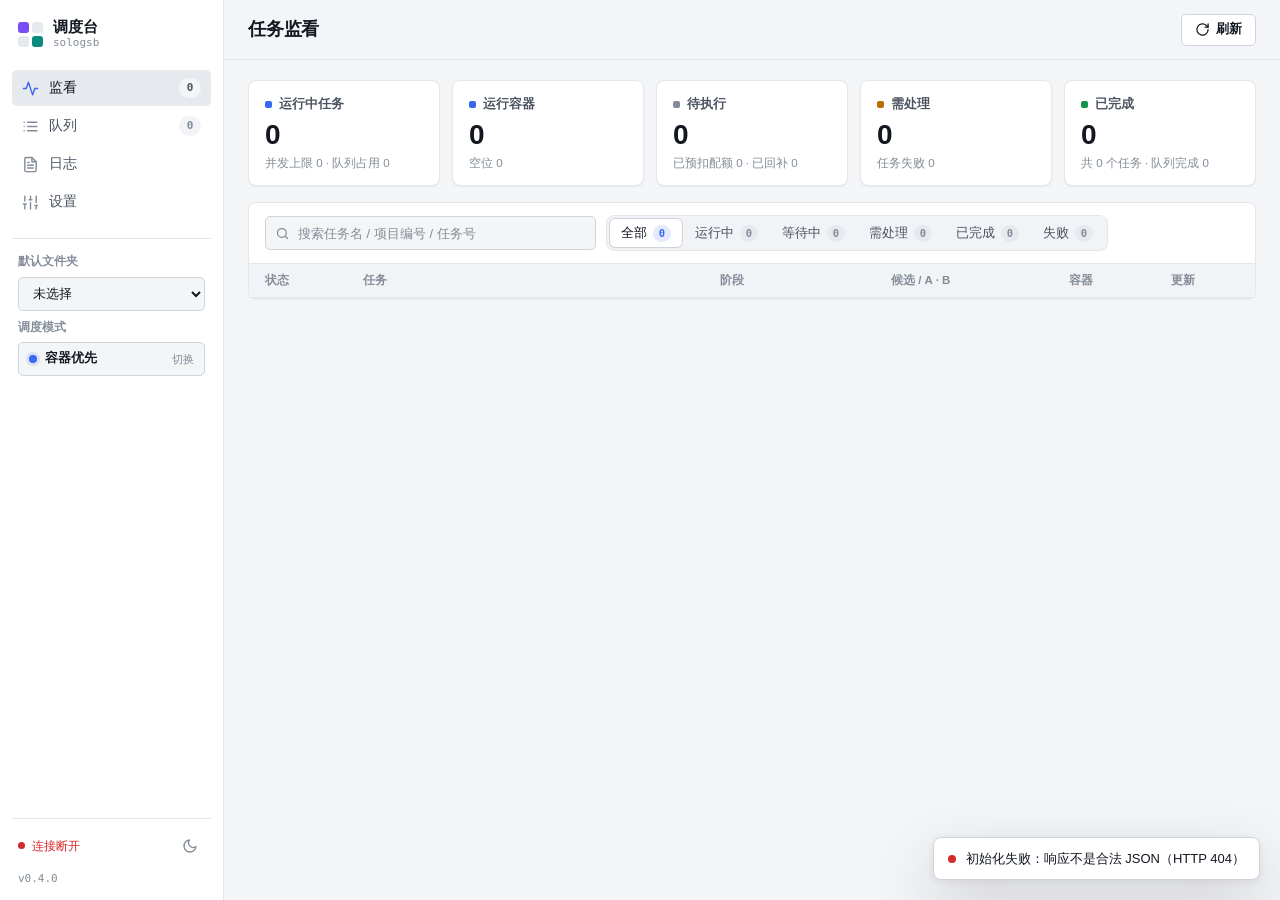
==== commit c7dd6552: "Release v0.4.0 Add the disk launch gate, background housekeeping and crash-loop pause-on-start; gate" ====
--- a/static/index.html
+++ b/static/index.html
@@ -6,7 +6,7 @@
   <meta name="color-scheme" content="light dark">
   <title>任务监看 · sologsb 调度台</title>
   <script>try{document.documentElement.dataset.theme=localStorage.getItem("sologsb-theme-v3")||(matchMedia("(prefers-color-scheme: light)").matches?"light":"dark")}catch(e){}</script>
-  <link rel="stylesheet" href="/static/app.css?v=0.3.0">
+  <link rel="stylesheet" href="/static/app.css?v=0.4.0">
 </head>
 <body>
 <div class="shell">
@@ -134,7 +134,7 @@
 </div>
 </div>
 
-<script src="/static/app.js?v=0.3.0"></script>
+<script src="/static/app.js?v=0.4.0"></script>
 <script>
   const { $, $$, esc, debounce, fetchJson, postJson, fmtDuration, fmtAge, fmtClock, toast,
           initTheme, renderRail, renderMetrics, connectStream, renderKeyed, setText, setHtml, setAttr } = window.SoloApp;
--- a/static/app.css
+++ b/static/app.css
@@ -582,6 +582,7 @@
 .guard[data-mode="off"] .panel-body .grid, .guard[data-mode="off"] #saveGuardBtn { opacity: .55; }
 .guard-hits { border-top: 1px solid var(--line); }
 .guard-hits .item { padding: 10px 16px; }
+.panel-head > span[data-tone="warn"] { color: var(--warn); }
 
 /* -------------------------------------------------------------- workflow */
 .steps { display: grid; padding: 6px 16px 10px; }
